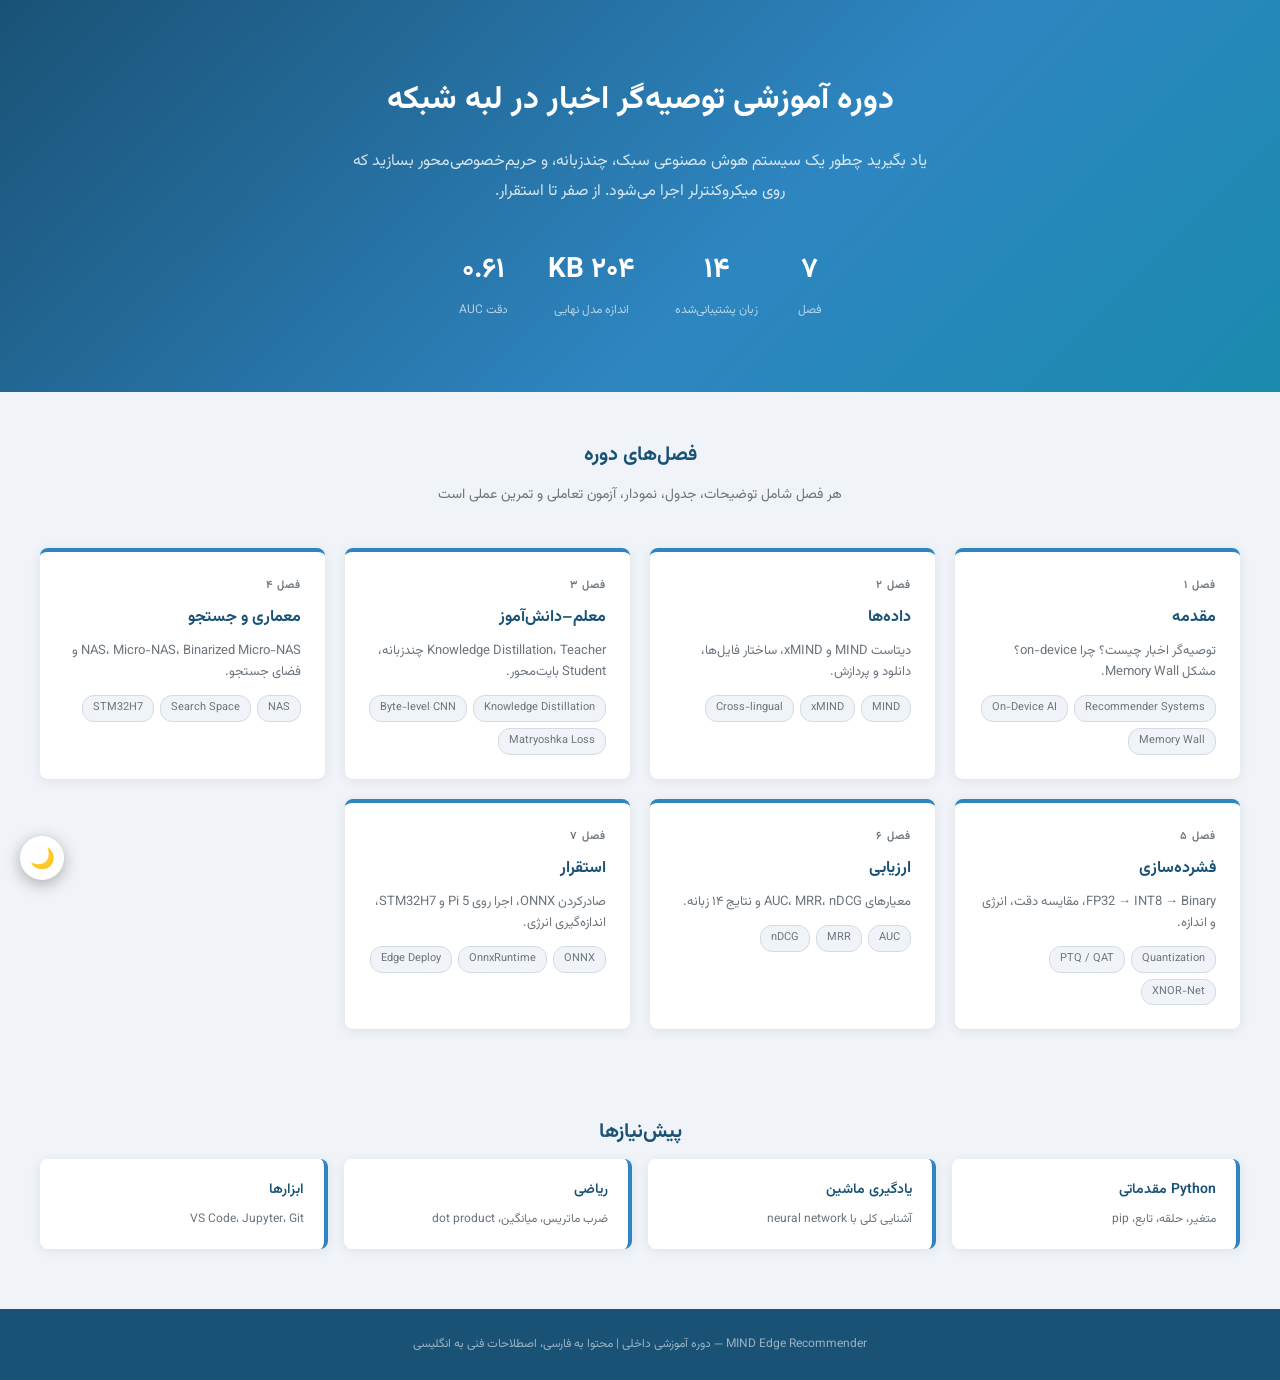
==== course/index.html @ 7c45fa33 "Major revision to 6 pages; add multi-seed/Matryoshka/cold-start; publish course Paper (peer-review r" ====
<!DOCTYPE html>
<html lang="fa" dir="rtl">
<head>
<meta charset="UTF-8">
<meta name="viewport" content="width=device-width, initial-scale=1">
<title>دوره آموزشی MIND Edge Recommender</title>
<link rel="stylesheet" href="assets/style.css">
<style>
  body { margin: 0; }
  .main { margin-right: 0; }
  .hero { min-height: 340px; display: flex; flex-direction: column; justify-content: center; }
  .stats { display: flex; justify-content: center; gap: 40px; margin-top: 36px; flex-wrap: wrap; }
  .stat { text-align: center; }
  .stat-num { font-size: 28px; font-weight: 700; color: #fff; }
  .stat-lbl { font-size: 12px; color: rgba(255,255,255,.65); margin-top: 2px; }
  .section-title { font-size: 20px; font-weight: 700; color: var(--primary); text-align: center; margin: 44px 0 8px; }
  .section-sub   { text-align: center; color: var(--text-muted); font-size: 14px; margin-bottom: 0; }
  .prereq-grid { display: grid; grid-template-columns: repeat(auto-fit,minmax(200px,1fr)); gap: 16px; padding: 0 40px 40px; }
  .prereq-card { background: var(--card); border-radius: var(--radius); padding: 18px 20px; box-shadow: var(--shadow); border-right: 4px solid var(--primary-light); }
  .prereq-card h4 { font-size: 14px; color: var(--primary); margin: 0 0 4px; }
  .prereq-card p  { font-size: 12px; color: var(--text-muted); margin: 0; }
  footer { background: var(--primary); color: rgba(255,255,255,.55); text-align: center; padding: 24px; font-size: 12px; margin-top: 20px; }
</style>
</head>
<body>

<!-- Hero -->
<div class="hero">
  <h1>دوره آموزشی توصیه‌گر اخبار در لبه شبکه</h1>
  <p>یاد بگیرید چطور یک سیستم هوش مصنوعی سبک، چندزبانه، و حریم‌خصوصی‌محور بسازید که روی میکروکنترلر اجرا می‌شود. از صفر تا استقرار.</p>
  <div class="stats">
    <div class="stat"><div class="stat-num">۷</div><div class="stat-lbl">فصل</div></div>
    <div class="stat"><div class="stat-num">۱۴</div><div class="stat-lbl">زبان پشتیبانی‌شده</div></div>
    <div class="stat"><div class="stat-num">۲۰۴ KB</div><div class="stat-lbl">اندازه مدل نهایی</div></div>
    <div class="stat"><div class="stat-num">۰.۶۱</div><div class="stat-lbl">دقت AUC</div></div>
  </div>
</div>

<!-- Chapter cards -->
<p class="section-title">فصل‌های دوره</p>
<p class="section-sub">هر فصل شامل توضیحات، جدول، نمودار، آزمون تعاملی و تمرین عملی است</p>

<div class="chapter-cards">

  <a class="chapter-card" href="01-intro/index.html">
    <div class="ch-num">فصل ۱</div>
    <h3>مقدمه</h3>
    <p>توصیه‌گر اخبار چیست؟ چرا on-device؟ مشکل Memory Wall.</p>
    <div class="topics">
      <span class="topic-tag">Recommender Systems</span>
      <span class="topic-tag">On-Device AI</span>
      <span class="topic-tag">Memory Wall</span>
    </div>
  </a>

  <a class="chapter-card" href="02-datasets/index.html">
    <div class="ch-num">فصل ۲</div>
    <h3>داده‌ها</h3>
    <p>دیتاست MIND و xMIND، ساختار فایل‌ها، دانلود و پردازش.</p>
    <div class="topics">
      <span class="topic-tag">MIND</span>
      <span class="topic-tag">xMIND</span>
      <span class="topic-tag">Cross-lingual</span>
    </div>
  </a>

  <a class="chapter-card" href="03-teacher-student/index.html">
    <div class="ch-num">فصل ۳</div>
    <h3>معلم–دانش‌آموز</h3>
    <p>Knowledge Distillation، Teacher چندزبانه، Student بایت‌محور.</p>
    <div class="topics">
      <span class="topic-tag">Knowledge Distillation</span>
      <span class="topic-tag">Byte-level CNN</span>
      <span class="topic-tag">Matryoshka Loss</span>
    </div>
  </a>

  <a class="chapter-card" href="04-architecture/index.html">
    <div class="ch-num">فصل ۴</div>
    <h3>معماری و جستجو</h3>
    <p>NAS، Micro-NAS، Binarized Micro-NAS و فضای جستجو.</p>
    <div class="topics">
      <span class="topic-tag">NAS</span>
      <span class="topic-tag">Search Space</span>
      <span class="topic-tag">STM32H7</span>
    </div>
  </a>

  <a class="chapter-card" href="05-quantization/index.html">
    <div class="ch-num">فصل ۵</div>
    <h3>فشرده‌سازی</h3>
    <p>FP32 → INT8 → Binary، مقایسه دقت، انرژی و اندازه.</p>
    <div class="topics">
      <span class="topic-tag">Quantization</span>
      <span class="topic-tag">PTQ / QAT</span>
      <span class="topic-tag">XNOR-Net</span>
    </div>
  </a>

  <a class="chapter-card" href="06-evaluation/index.html">
    <div class="ch-num">فصل ۶</div>
    <h3>ارزیابی</h3>
    <p>معیارهای AUC، MRR، nDCG و نتایج ۱۴ زبانه.</p>
    <div class="topics">
      <span class="topic-tag">AUC</span>
      <span class="topic-tag">MRR</span>
      <span class="topic-tag">nDCG</span>
    </div>
  </a>

  <a class="chapter-card" href="07-deployment/index.html">
    <div class="ch-num">فصل ۷</div>
    <h3>استقرار</h3>
    <p>صادرکردن ONNX، اجرا روی Pi 5 و STM32H7، اندازه‌گیری انرژی.</p>
    <div class="topics">
      <span class="topic-tag">ONNX</span>
      <span class="topic-tag">OnnxRuntime</span>
      <span class="topic-tag">Edge Deploy</span>
    </div>
  </a>

</div>

<!-- Prerequisites -->
<p class="section-title">پیش‌نیازها</p>
<div class="prereq-grid">
  <div class="prereq-card"><h4>Python مقدماتی</h4><p>متغیر، حلقه، تابع، pip</p></div>
  <div class="prereq-card"><h4>یادگیری ماشین</h4><p>آشنایی کلی با neural network</p></div>
  <div class="prereq-card"><h4>ریاضی</h4><p>ضرب ماتریس، میانگین، dot product</p></div>
  <div class="prereq-card"><h4>ابزارها</h4><p>VS Code، Jupyter، Git</p></div>
</div>

<footer>MIND Edge Recommender — دوره آموزشی داخلی | محتوا به فارسی، اصطلاحات فنی به انگلیسی</footer>

<script src="assets/quiz.js"></script>
</body>
</html>
---- course/assets/style.css ----
/* ===== MIND Edge Recommender — Course Styles (RTL / Persian) ===== */

@import url('https://fonts.googleapis.com/css2?family=Vazirmatn:wght@300;400;500;600;700&display=swap');
@import url('https://fonts.googleapis.com/css2?family=JetBrains+Mono:wght@400;500&display=swap');

/* ---------- Variables ---------- */
:root {
  --primary:       #1a5276;
  --primary-light: #2e86c1;
  --accent:        #e67e22;
  --accent-light:  #f39c12;
  --bg:            #f0f4f8;
  --card:          #ffffff;
  --text:          #1c2833;
  --text-muted:    #6c757d;
  --border:        #d5dbe3;
  --code-bg:       #1e1e2e;
  --code-text:     #cdd6f4;
  --correct:       #27ae60;
  --correct-bg:    #d5f5e3;
  --incorrect:     #c0392b;
  --incorrect-bg:  #fadbd8;
  --warn:          #f39c12;
  --warn-bg:       #fef9e7;
  --info-bg:       #eaf4fb;
  --sidebar-w:     270px;
  --radius:        8px;
  --shadow:        0 2px 12px rgba(0,0,0,.08);
  --transition:    .2s ease;
}

/* ---------- Reset ---------- */
*, *::before, *::after { box-sizing: border-box; margin: 0; padding: 0; }
html { scroll-behavior: smooth; }

body {
  font-family: 'Vazirmatn', Tahoma, Arial, sans-serif;
  background: var(--bg);
  color: var(--text);
  direction: rtl;
  text-align: right;
  line-height: 1.9;
  font-size: 15px;
}

/* ---------- Layout ---------- */
.layout {
  display: flex;
  min-height: 100vh;
}

/* ---------- Sidebar ---------- */
.sidebar {
  width: var(--sidebar-w);
  background: var(--primary);
  color: #fff;
  position: fixed;
  top: 0; right: 0;
  height: 100vh;
  overflow-y: auto;
  z-index: 100;
  display: flex;
  flex-direction: column;
  box-shadow: -3px 0 20px rgba(0,0,0,.15);
}

.sidebar-brand {
  padding: 24px 20px 18px;
  border-bottom: 1px solid rgba(255,255,255,.15);
}
.sidebar-brand h1 {
  font-size: 14px;
  font-weight: 700;
  color: #fff;
  margin-bottom: 4px;
  letter-spacing: .5px;
}
.sidebar-brand p { font-size: 11px; color: rgba(255,255,255,.6); }

.sidebar-nav { padding: 12px 0; flex: 1; }

.nav-section {
  font-size: 10px;
  font-weight: 700;
  text-transform: uppercase;
  letter-spacing: 1px;
  color: rgba(255,255,255,.45);
  padding: 12px 20px 4px;
}

.nav-link {
  display: flex;
  align-items: center;
  gap: 10px;
  padding: 10px 20px;
  color: rgba(255,255,255,.8);
  text-decoration: none;
  font-size: 13px;
  transition: var(--transition);
  border-right: 3px solid transparent;
}
.nav-link:hover {
  background: rgba(255,255,255,.1);
  color: #fff;
}
.nav-link.active {
  background: rgba(255,255,255,.15);
  color: #fff;
  border-right-color: var(--accent-light);
  font-weight: 600;
}
.nav-link .icon { font-size: 16px; flex-shrink: 0; }
.nav-link .badge {
  margin-right: auto; margin-left: 0;
  background: rgba(255,255,255,.2);
  color: rgba(255,255,255,.9);
  font-size: 10px;
  padding: 2px 7px;
  border-radius: 20px;
}
.nav-link.done .badge { background: var(--correct); }

/* ---------- Main content ---------- */
.main {
  margin-right: var(--sidebar-w);
  flex: 1;
  min-height: 100vh;
}

/* ---------- Chapter header ---------- */
.chapter-header {
  background: linear-gradient(135deg, var(--primary) 0%, var(--primary-light) 100%);
  color: #fff;
  padding: 48px 56px 40px;
  position: relative;
  overflow: hidden;
}
.chapter-header::after {
  content: '';
  position: absolute;
  left: -60px; bottom: -60px;
  width: 240px; height: 240px;
  background: rgba(255,255,255,.06);
  border-radius: 50%;
}
.chapter-num {
  font-size: 12px;
  font-weight: 600;
  letter-spacing: 1.5px;
  color: rgba(255,255,255,.65);
  text-transform: uppercase;
  margin-bottom: 10px;
}
.chapter-header h1 {
  font-size: 26px;
  font-weight: 700;
  color: #fff;
  margin-bottom: 12px;
  position: relative;
}
.chapter-header .subtitle {
  font-size: 14px;
  color: rgba(255,255,255,.75);
  max-width: 540px;
}

/* ---------- Progress bar ---------- */
.progress-wrap {
  background: rgba(255,255,255,.2);
  height: 4px;
  border-radius: 2px;
  margin-top: 20px;
  max-width: 320px;
}
.progress-fill {
  height: 100%;
  background: var(--accent-light);
  border-radius: 2px;
  transition: width .6s ease;
}

/* ---------- Content area ---------- */
.content {
  max-width: 820px;
  margin: 0 auto;
  padding: 40px 40px 80px;
}

/* ---------- Section headers ---------- */
h2 {
  font-size: 20px;
  font-weight: 700;
  color: var(--primary);
  margin: 40px 0 16px;
  padding-bottom: 8px;
  border-bottom: 2px solid var(--border);
}
h3 {
  font-size: 16px;
  font-weight: 600;
  color: var(--primary-light);
  margin: 28px 0 12px;
}
h4 {
  font-size: 14px;
  font-weight: 600;
  color: var(--text);
  margin: 18px 0 8px;
}

p { margin-bottom: 16px; }

/* ---------- Callout boxes ---------- */
.callout {
  border-radius: var(--radius);
  padding: 16px 20px;
  margin: 20px 0;
  border-right: 4px solid;
  font-size: 14px;
}
.callout-info    { background: var(--info-bg);  border-color: var(--primary-light); }
.callout-warn    { background: var(--warn-bg);  border-color: var(--warn); }
.callout-success { background: var(--correct-bg); border-color: var(--correct); }
.callout-title   { font-weight: 700; margin-bottom: 6px; }

/* ---------- Tables ---------- */
.table-wrap { overflow-x: auto; margin: 20px 0; border-radius: var(--radius); box-shadow: var(--shadow); }

table {
  width: 100%;
  border-collapse: collapse;
  background: var(--card);
  font-size: 13.5px;
}
thead th {
  background: var(--primary);
  color: #fff;
  padding: 12px 16px;
  font-weight: 600;
  white-space: nowrap;
}
tbody td {
  padding: 10px 16px;
  border-bottom: 1px solid var(--border);
  vertical-align: middle;
}
tbody tr:last-child td { border-bottom: none; }
tbody tr:hover { background: #f0f8ff; }
.td-center { text-align: center; }
.badge-good  { background: var(--correct-bg); color: var(--correct); padding: 2px 8px; border-radius: 12px; font-size: 12px; font-weight: 600; }
.badge-warn  { background: var(--warn-bg);    color: #b7770d;       padding: 2px 8px; border-radius: 12px; font-size: 12px; font-weight: 600; }
.badge-info  { background: var(--info-bg);    color: var(--primary); padding: 2px 8px; border-radius: 12px; font-size: 12px; font-weight: 600; }

/* ---------- Code blocks ---------- */
.code-wrap {
  position: relative;
  margin: 20px 0;
  border-radius: var(--radius);
  overflow: hidden;
  box-shadow: var(--shadow);
}
.code-header {
  background: #12121f;
  padding: 8px 16px;
  display: flex;
  align-items: center;
  justify-content: space-between;
}
.code-lang {
  font-family: 'JetBrains Mono', monospace;
  font-size: 11px;
  color: rgba(255,255,255,.45);
  letter-spacing: 1px;
}
.copy-btn {
  background: rgba(255,255,255,.1);
  color: rgba(255,255,255,.7);
  border: none;
  padding: 4px 12px;
  border-radius: 4px;
  font-size: 11px;
  cursor: pointer;
  font-family: inherit;
  transition: var(--transition);
}
.copy-btn:hover { background: rgba(255,255,255,.2); color: #fff; }
.copy-btn.copied { background: var(--correct); color: #fff; }

pre {
  background: var(--code-bg);
  color: var(--code-text);
  padding: 20px 20px;
  overflow-x: auto;
  direction: ltr;
  text-align: left;
  unicode-bidi: plaintext;   /* per-line direction: code stays LTR, Farsi comments read RTL */
  font-family: 'JetBrains Mono', 'Fira Code', monospace;
  font-size: 13px;
  line-height: 1.6;
  margin: 0;
}
/* Keep English/identifiers inside Farsi prose from reordering */
p code, li code, td code, .badge-good, .badge-warn, .badge-info { unicode-bidi: isolate; }
code { font-family: 'JetBrains Mono', monospace; font-size: .9em; }
p code, li code {
  background: #eef;
  color: var(--primary);
  padding: 1px 6px;
  border-radius: 4px;
  direction: ltr;
  display: inline-block;
}

/* Syntax highlight classes (minimal) */
.kw  { color: #cba6f7; }
.str { color: #a6e3a1; }
.num { color: #fab387; }
.cmt { color: #6c7086; font-style: italic; }
.fn  { color: #89dceb; }
.cls { color: #f9e2af; }

/* ---------- Diagram / ASCII art ---------- */
.diagram {
  background: #fafbfc;
  border: 1px solid var(--border);
  border-radius: var(--radius);
  padding: 20px;
  font-family: 'JetBrains Mono', monospace;
  font-size: 13px;
  direction: ltr;
  text-align: left;
  unicode-bidi: plaintext;
  overflow-x: auto;
  margin: 20px 0;
  color: var(--text);
  white-space: pre;
}

/* ---------- Bar chart ---------- */
.bar-chart { margin: 20px 0; }
.bar-row {
  display: flex;
  align-items: center;
  margin-bottom: 10px;
  gap: 12px;
}
.bar-label {
  width: 140px;
  font-size: 12px;
  text-align: right;
  color: var(--text-muted);
  flex-shrink: 0;
}
.bar-track {
  flex: 1;
  background: var(--border);
  border-radius: 4px;
  height: 22px;
  overflow: hidden;
}
.bar-fill {
  height: 100%;
  border-radius: 4px;
  display: flex;
  align-items: center;
  padding-left: 8px;
  font-size: 11px;
  font-weight: 600;
  color: #fff;
  transition: width 1s ease;
}
.bar-fill.blue   { background: linear-gradient(90deg,#2e86c1,#5dade2); }
.bar-fill.green  { background: linear-gradient(90deg,#27ae60,#52be80); }
.bar-fill.orange { background: linear-gradient(90deg,#e67e22,#f0a84a); }
.bar-fill.red    { background: linear-gradient(90deg,#c0392b,#e74c3c); }
.bar-fill.purple { background: linear-gradient(90deg,#7d3c98,#a569bd); }

/* ---------- Highlighted table row (themed; no hardcoded light bg) ---------- */
.row-hl { background: #eafaf1; }
html.dark .row-hl { background: #10261a; }

/* ---------- Flowchart (readable replacement for ASCII art) ---------- */
.flow { display: flex; flex-direction: column; align-items: center; gap: 8px; margin: 24px 0; }
.flow-row { display: flex; flex-wrap: wrap; align-items: center; justify-content: center; gap: 8px; }
.flow-node {
  background: var(--card); color: var(--text);
  border: 1px solid var(--border); border-radius: 8px;
  padding: 8px 14px; font-size: 13px; box-shadow: var(--shadow);
}
.flow-node.accent { border-color: var(--primary-light); border-width: 2px; }
.flow-stage { font-size: 11px; color: var(--text-muted); letter-spacing: .5px; }
.flow-arr { color: var(--accent); font-weight: 700; }
.flow-down { color: var(--text-muted); font-size: 14px; line-height: 1; }

/* ---------- Feature cards ---------- */
.card-grid {
  display: grid;
  grid-template-columns: repeat(auto-fit, minmax(220px, 1fr));
  gap: 16px;
  margin: 20px 0;
}
.card {
  background: var(--card);
  border-radius: var(--radius);
  padding: 20px;
  box-shadow: var(--shadow);
  border-top: 3px solid var(--primary-light);
}
.card-icon { font-size: 28px; margin-bottom: 10px; }
.card h4 { margin: 0 0 8px; color: var(--primary); }
.card p  { font-size: 13px; color: var(--text-muted); margin: 0; }

/* ---------- Step list ---------- */
.steps { counter-reset: step; margin: 20px 0; }
.step {
  display: flex;
  gap: 16px;
  margin-bottom: 18px;
}
.step-num {
  counter-increment: step;
  width: 32px; height: 32px;
  background: var(--primary);
  color: #fff;
  border-radius: 50%;
  display: flex;
  align-items: center;
  justify-content: center;
  font-weight: 700;
  font-size: 14px;
  flex-shrink: 0;
  margin-top: 2px;
}
.step-body h4 { margin: 0 0 4px; }
.step-body p  { margin: 0; font-size: 13.5px; color: var(--text-muted); }

/* ---------- Quiz section ---------- */
.quiz-section {
  background: var(--card);
  border-radius: var(--radius);
  padding: 30px;
  margin: 40px 0;
  box-shadow: var(--shadow);
}
.quiz-section h2 {
  border-bottom-color: var(--accent-light);
  color: var(--accent);
  margin-top: 0;
}
.quiz-score {
  background: var(--primary);
  color: #fff;
  border-radius: var(--radius);
  padding: 12px 20px;
  font-size: 14px;
  margin-bottom: 24px;
  display: flex;
  align-items: center;
  gap: 12px;
}
.quiz-score span { font-size: 22px; font-weight: 700; }

.question-block { margin-bottom: 28px; }
.question-text {
  font-size: 15px;
  font-weight: 600;
  color: var(--text);
  margin-bottom: 14px;
  padding-right: 4px;
}
.q-num {
  display: inline-block;
  background: var(--primary);
  color: #fff;
  border-radius: 4px;
  padding: 2px 8px;
  font-size: 11px;
  margin-left: 8px;
  font-weight: 700;
}

.options { display: flex; flex-direction: column; gap: 8px; }
.option {
  padding: 12px 16px;
  border: 2px solid var(--border);
  border-radius: var(--radius);
  cursor: pointer;
  font-size: 14px;
  transition: var(--transition);
  display: flex;
  align-items: center;
  gap: 10px;
  user-select: none;
}
.option:hover:not(.disabled) { border-color: var(--primary-light); background: #f0f8ff; }
.option .opt-letter {
  width: 26px; height: 26px;
  background: var(--bg);
  border-radius: 50%;
  display: flex; align-items: center; justify-content: center;
  font-weight: 700;
  font-size: 12px;
  flex-shrink: 0;
}
.option.correct       { background: var(--correct-bg); border-color: var(--correct); }
.option.correct .opt-letter { background: var(--correct); color: #fff; }
.option.incorrect     { background: var(--incorrect-bg); border-color: var(--incorrect); }
.option.incorrect .opt-letter { background: var(--incorrect); color: #fff; }
.option.disabled      { cursor: default; }
.option.reveal        { background: #f0fff4; border-color: var(--correct); opacity: .7; }

.explanation {
  display: none;
  margin-top: 10px;
  padding: 12px 16px;
  background: var(--info-bg);
  border-radius: var(--radius);
  font-size: 13px;
  color: var(--primary);
  border-right: 4px solid var(--primary-light);
}
.explanation.show { display: block; }

.open-answer {
  margin-top: 10px;
  padding: 12px 16px;
  background: var(--bg);
  border-radius: var(--radius);
  border: 2px dashed var(--border);
}
.open-answer textarea {
  width: 100%;
  border: none;
  background: transparent;
  resize: vertical;
  font-family: inherit;
  font-size: 14px;
  direction: rtl;
  min-height: 60px;
  color: var(--text);
}
.reveal-btn {
  margin-top: 8px;
  background: none;
  border: 1px solid var(--primary-light);
  color: var(--primary);
  padding: 6px 14px;
  border-radius: 4px;
  cursor: pointer;
  font-size: 12px;
  font-family: inherit;
  transition: var(--transition);
}
.reveal-btn:hover { background: var(--primary); color: #fff; }

.quiz-result {
  display: none;
  text-align: center;
  padding: 24px;
  background: var(--bg);
  border-radius: var(--radius);
  margin-top: 20px;
}
.quiz-result.show { display: block; }
.result-score { font-size: 40px; font-weight: 700; color: var(--primary); }
.result-msg   { font-size: 15px; color: var(--text-muted); margin-top: 8px; }

/* ---------- Practice section ---------- */
.practice-section {
  background: #fffdf5;
  border: 1px solid #f0d9a0;
  border-radius: var(--radius);
  padding: 24px 30px;
  margin: 30px 0;
}
.practice-section h2 {
  color: #b7770d;
  border-bottom-color: #f0d9a0;
  margin-top: 0;
}

/* ---------- Chapter nav ---------- */
.chapter-nav {
  display: flex;
  justify-content: space-between;
  align-items: center;
  margin-top: 60px;
  padding-top: 24px;
  border-top: 1px solid var(--border);
}
.nav-btn {
  display: inline-flex;
  align-items: center;
  gap: 8px;
  padding: 12px 22px;
  background: var(--primary);
  color: #fff;
  text-decoration: none;
  border-radius: var(--radius);
  font-size: 14px;
  font-weight: 600;
  transition: var(--transition);
}
.nav-btn:hover { background: var(--primary-light); }
.nav-btn.secondary { background: var(--card); color: var(--primary); border: 2px solid var(--border); }
.nav-btn.secondary:hover { border-color: var(--primary); }

/* ---------- Index page ---------- */
.hero {
  background: linear-gradient(135deg, var(--primary) 0%, var(--primary-light) 60%, #1a8aad 100%);
  color: #fff;
  padding: 70px 60px;
  text-align: center;
}
.hero h1 { font-size: 32px; font-weight: 700; margin-bottom: 16px; }
.hero p   { font-size: 16px; color: rgba(255,255,255,.8); max-width: 580px; margin: 0 auto; }

.chapter-cards {
  display: grid;
  grid-template-columns: repeat(auto-fill, minmax(280px, 1fr));
  gap: 20px;
  padding: 40px;
}
.chapter-card {
  background: var(--card);
  border-radius: var(--radius);
  padding: 24px;
  box-shadow: var(--shadow);
  text-decoration: none;
  color: var(--text);
  display: block;
  border-top: 4px solid var(--primary-light);
  transition: var(--transition);
}
.chapter-card:hover { transform: translateY(-3px); box-shadow: 0 6px 24px rgba(0,0,0,.13); border-top-color: var(--accent); }
.chapter-card .ch-num { font-size: 11px; color: var(--text-muted); font-weight: 600; letter-spacing: 1px; text-transform: uppercase; margin-bottom: 6px; }
.chapter-card h3 { font-size: 16px; font-weight: 700; color: var(--primary); margin: 0 0 8px; }
.chapter-card p  { font-size: 13px; color: var(--text-muted); margin: 0; line-height: 1.6; }
.chapter-card .topics { margin-top: 12px; display: flex; flex-wrap: wrap; gap: 6px; }
.topic-tag { background: var(--bg); border: 1px solid var(--border); color: var(--text-muted); padding: 2px 10px; border-radius: 12px; font-size: 11px; direction: ltr; }

/* ══════════════════════════════════════════════
   DARK MODE — toggled via html.dark class
   (also respects prefers-color-scheme automatically)
   ══════════════════════════════════════════════ */

/* Auto dark mode (valid @media — the previous combined selector was malformed). */
@media (prefers-color-scheme: dark) {
  html:not(.light) {
    --primary:       #3a88c8;
    --primary-light: #4a9fd8;
    --accent:        #e67e22;
    --accent-light:  #f0a040;
    --bg:            #0f1117;
    --card:          #1a1d27;
    --text:          #dde3ec;
    --text-muted:    #9aa9bd;
    --border:        #2a3040;
    --code-bg:       #0d0f1a;
    --code-text:     #cdd6f4;
    --correct-bg:    #0a2018;
    --incorrect-bg:  #260c0c;
    --info-bg:       #0a1628;
    --warn-bg:       #1a1200;
  }
}

html.dark {
  --primary:       #3a88c8;
  --primary-light: #4a9fd8;
  --accent:        #e67e22;
  --accent-light:  #f0a040;
  --bg:            #0f1117;
  --card:          #1a1d27;
  --text:          #dde3ec;
  --text-muted:    #9aa9bd;
  --border:        #2a3040;
  --code-bg:       #0d0f1a;
  --code-text:     #cdd6f4;
  --correct-bg:    #0a2018;
  --incorrect-bg:  #260c0c;
  --info-bg:       #0a1628;
  --warn-bg:       #1a1200;
}

html.dark body { background: var(--bg); color: var(--text); }
html.dark .sidebar { background: #0b1220; }
html.dark .sidebar-brand { border-bottom-color: rgba(255,255,255,.1); }
html.dark .chapter-header { background: linear-gradient(135deg, #0d2240 0%, #1a4a78 100%); }
html.dark .card { background: var(--card); border-top-color: var(--primary-light); }
html.dark .quiz-section { background: var(--card); }
html.dark .practice-section { background: #141208; border-color: #2a2200; }
html.dark .table-wrap { box-shadow: 0 2px 12px rgba(0,0,0,.35); }
html.dark table { background: var(--card); }
html.dark thead th { background: #0d2240; }
html.dark tbody tr:hover { background: #1e2840; }
html.dark .diagram { background: #0d0f1a; border-color: var(--border); color: #b0bec5; }
html.dark p code, html.dark li code { background: #1a1d27; color: #89dceb; }
html.dark .option { border-color: var(--border); }
html.dark .option:hover:not(.disabled) { border-color: var(--primary-light); background: #1a2a3a; }
html.dark .open-answer { background: #1a1d27; border-color: var(--border); }
html.dark .open-answer textarea { color: var(--text); }
html.dark .chapter-card { background: var(--card); color: var(--text); }
html.dark .chapter-card h3 { color: var(--primary-light); }
html.dark .prereq-card { background: var(--card); }
html.dark .topic-tag { background: #1a1d27; border-color: var(--border); }
html.dark .nav-btn.secondary { background: var(--card); border-color: var(--border); }
html.dark .quiz-result { background: #0f1117; }
html.dark .callout-info { background: #0a1628; }
html.dark .callout-warn { background: #1a1200; }
html.dark .callout-success { background: #0a2018; }
html.dark .code-header { background: #06070f; }
html.dark .bar-track { background: #2a3040; }
html.dark footer { background: #0b1220; }

/* ---------- Dark-mode contrast fixes ---------- */
html.dark .badge-warn { color: #f0b85a; }
html.dark .badge-good { color: #6ee7a8; }
html.dark .badge-info { color: #6cb6f0; }
html.dark .explanation { color: #cfe0f3; }
html.dark .callout { color: var(--text); }
html.dark .option.correct, html.dark .option.incorrect { color: var(--text); }
html.dark .option.reveal { background: #10261a; border-color: var(--correct); color: var(--text); opacity: 1; }

/* ---------- Dark mode toggle button ---------- */
.dark-toggle {
  position: fixed;
  bottom: 20px;
  left: 20px;
  z-index: 200;
  width: 44px;
  height: 44px;
  border-radius: 50%;
  border: 2px solid rgba(255,255,255,.2);
  background: var(--card);
  color: var(--text);
  font-size: 20px;
  cursor: pointer;
  display: flex;
  align-items: center;
  justify-content: center;
  box-shadow: 0 4px 16px rgba(0,0,0,.3);
  transition: var(--transition);
  line-height: 1;
}
.dark-toggle:hover { transform: scale(1.1); border-color: var(--accent-light); }

/* ---------- Responsive ---------- */
@media (max-width: 768px) {
  .sidebar { display: none; }
  .main { margin-right: 0; }
  .content { padding: 24px 20px; }
  .chapter-header { padding: 32px 24px; }
  .chapter-header h1 { font-size: 20px; }
}
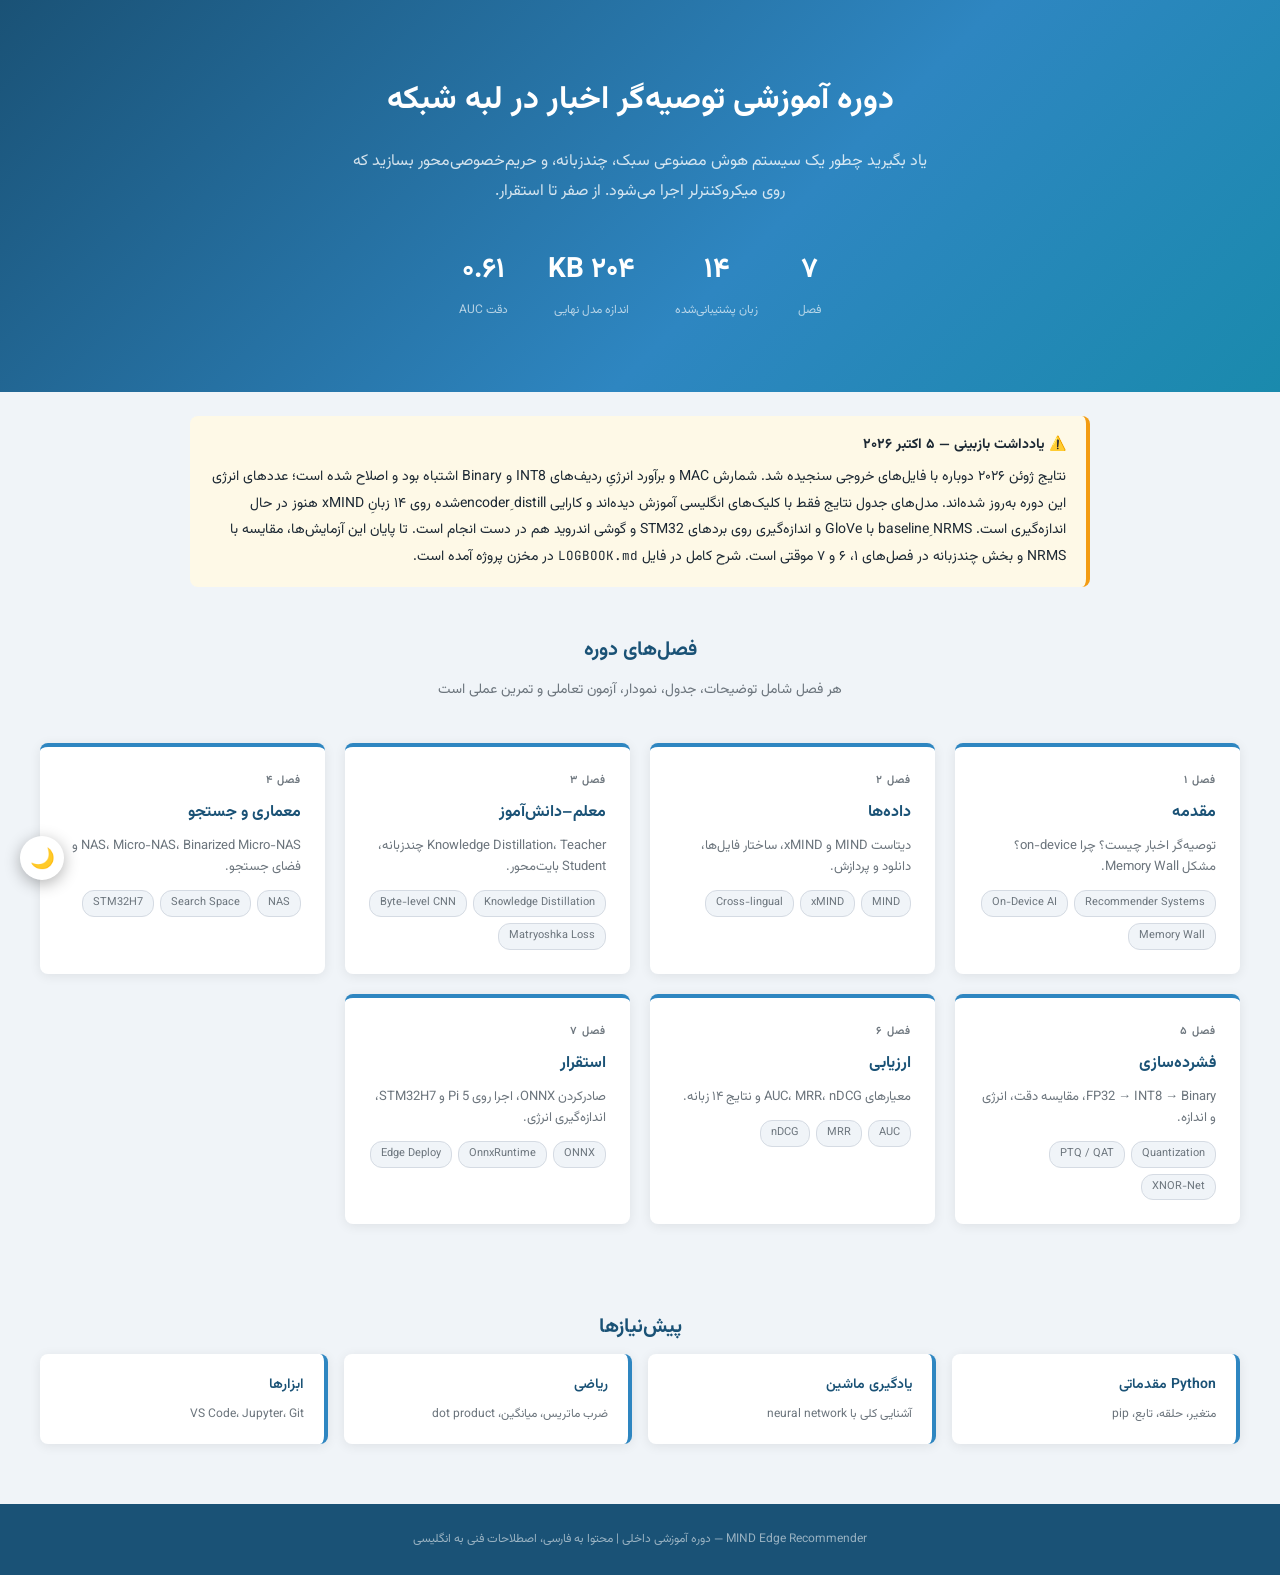
==== commit 9440b80a: "Paper, README, docs and course synchronised with the audited results; logbook - paper.tex: abstract," ====
--- a/course/index.html
+++ b/course/index.html
@@ -34,6 +34,11 @@
     <div class="stat"><div class="stat-num">۲۰۴ KB</div><div class="stat-lbl">اندازه مدل نهایی</div></div>
     <div class="stat"><div class="stat-num">۰.۶۱</div><div class="stat-lbl">دقت AUC</div></div>
   </div>
+</div>
+
+<div class="callout callout-warn" style="max-width:900px;margin:24px auto 0">
+  <div class="callout-title">⚠️ یادداشت بازبینی — ۵ اکتبر ۲۰۲۶</div>
+  نتایج ژوئن ۲۰۲۶ دوباره با فایل‌های خروجی سنجیده شد. شمارش MAC و برآورد انرژیِ ردیف‌های INT8 و Binary اشتباه بود و اصلاح شده است؛ عددهای انرژی این دوره به‌روز شده‌اند. مدل‌های جدول نتایج فقط با کلیک‌های انگلیسی آموزش دیده‌اند و کارایی encoderِ distill‌شده روی ۱۴ زبانِ xMIND هنوز در حال اندازه‌گیری است. baselineِ NRMS با GloVe و اندازه‌گیری روی بردهای STM32 و گوشی اندروید هم در دست انجام است. تا پایان این آزمایش‌ها، مقایسه با NRMS و بخش چندزبانه در فصل‌های ۱، ۶ و ۷ موقتی است. شرح کامل در فایل <code>LOGBOOK.md</code> در مخزن پروژه آمده است.
 </div>
 
 <!-- Chapter cards -->
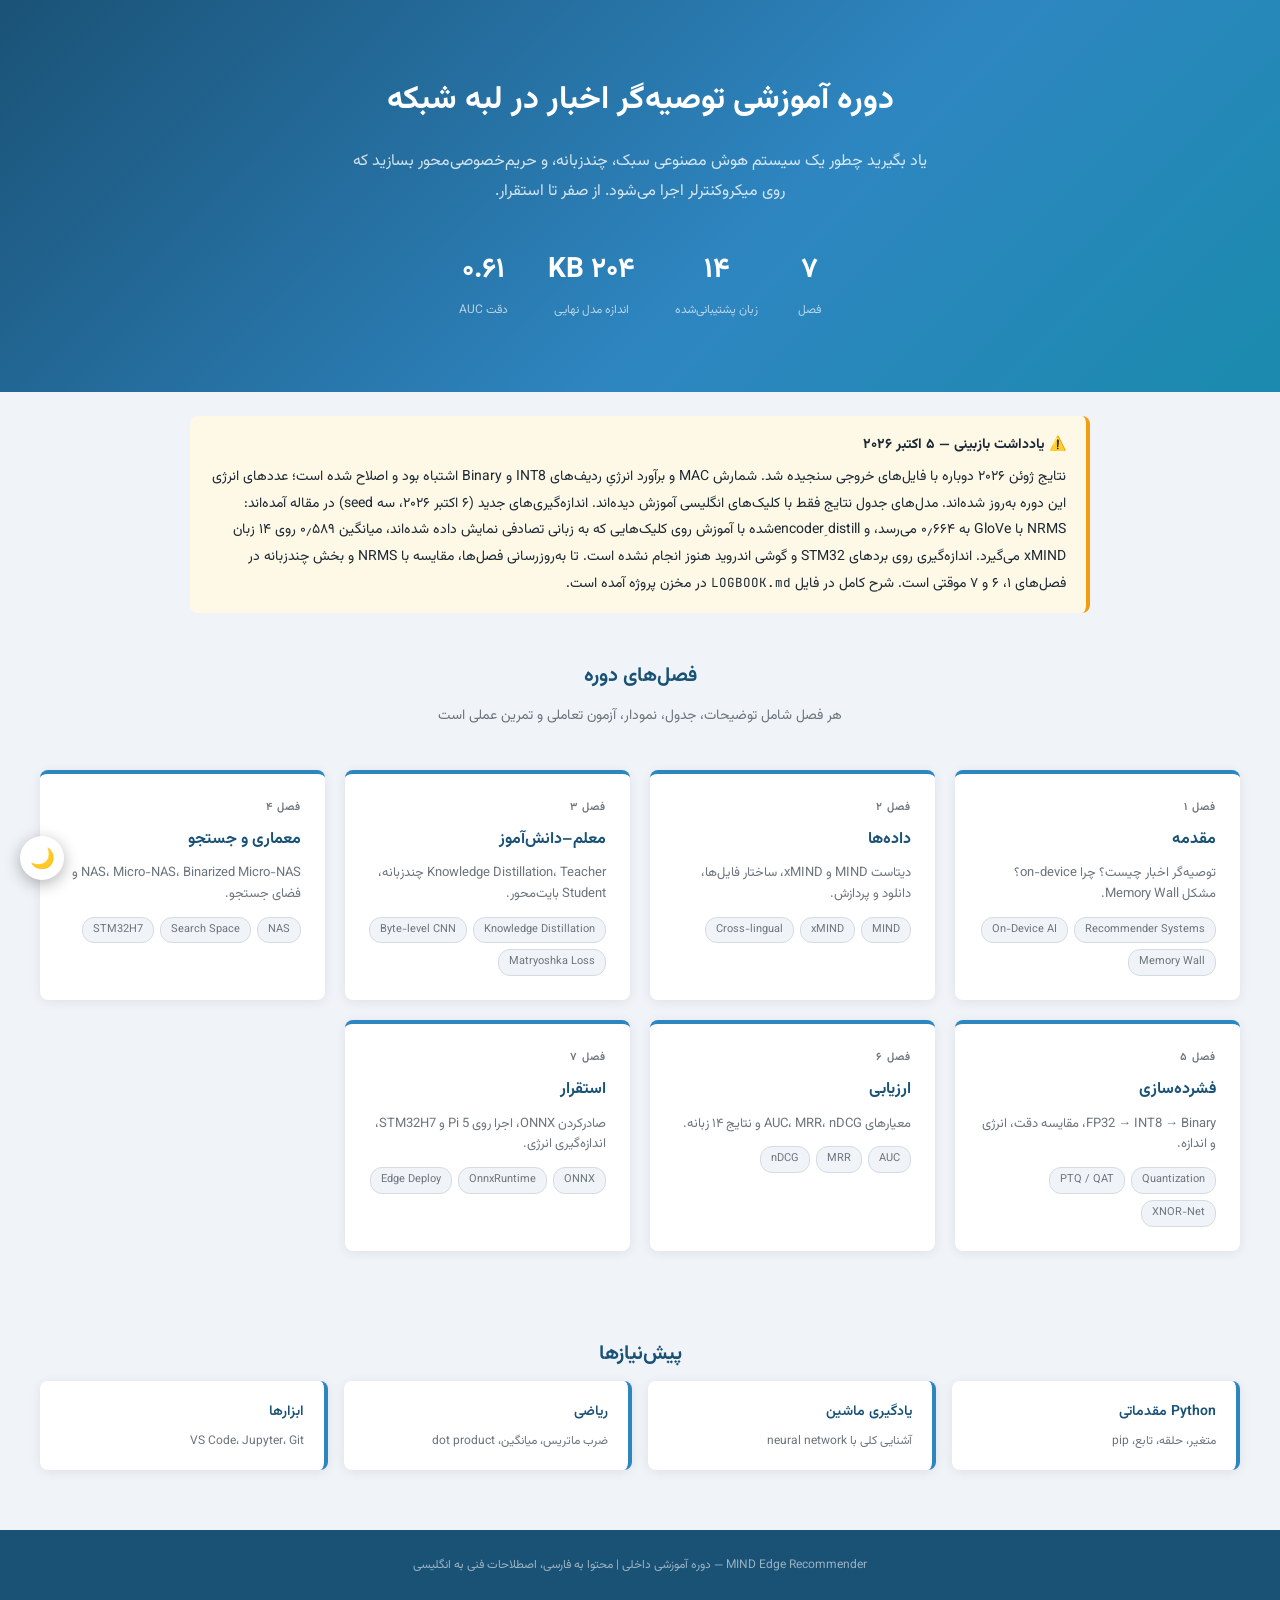
==== commit b87d6dc1: "P1 complete over three seeds: Table 2, text and checks; summarize_p1 and make_tables; logbook" ====
--- a/course/index.html
+++ b/course/index.html
@@ -38,7 +38,7 @@
 
 <div class="callout callout-warn" style="max-width:900px;margin:24px auto 0">
   <div class="callout-title">⚠️ یادداشت بازبینی — ۵ اکتبر ۲۰۲۶</div>
-  نتایج ژوئن ۲۰۲۶ دوباره با فایل‌های خروجی سنجیده شد. شمارش MAC و برآورد انرژیِ ردیف‌های INT8 و Binary اشتباه بود و اصلاح شده است؛ عددهای انرژی این دوره به‌روز شده‌اند. مدل‌های جدول نتایج فقط با کلیک‌های انگلیسی آموزش دیده‌اند و کارایی encoderِ distill‌شده روی ۱۴ زبانِ xMIND هنوز در حال اندازه‌گیری است. baselineِ NRMS با GloVe و اندازه‌گیری روی بردهای STM32 و گوشی اندروید هم در دست انجام است. تا پایان این آزمایش‌ها، مقایسه با NRMS و بخش چندزبانه در فصل‌های ۱، ۶ و ۷ موقتی است. شرح کامل در فایل <code>LOGBOOK.md</code> در مخزن پروژه آمده است.
+  نتایج ژوئن ۲۰۲۶ دوباره با فایل‌های خروجی سنجیده شد. شمارش MAC و برآورد انرژیِ ردیف‌های INT8 و Binary اشتباه بود و اصلاح شده است؛ عددهای انرژی این دوره به‌روز شده‌اند. مدل‌های جدول نتایج فقط با کلیک‌های انگلیسی آموزش دیده‌اند. اندازه‌گیری‌های جدید (۶ اکتبر ۲۰۲۶، سه seed) در مقاله آمده‌اند: NRMS با GloVe به ۰٫۶۶۴ می‌رسد، و encoderِ distill‌شده با آموزش روی کلیک‌هایی که به زبانی تصادفی نمایش داده شده‌اند، میانگین ۰٫۵۸۹ روی ۱۴ زبان xMIND می‌گیرد. اندازه‌گیری روی بردهای STM32 و گوشی اندروید هنوز انجام نشده است. تا به‌روزرسانی فصل‌ها، مقایسه با NRMS و بخش چندزبانه در فصل‌های ۱، ۶ و ۷ موقتی است. شرح کامل در فایل <code>LOGBOOK.md</code> در مخزن پروژه آمده است.
 </div>
 
 <!-- Chapter cards -->
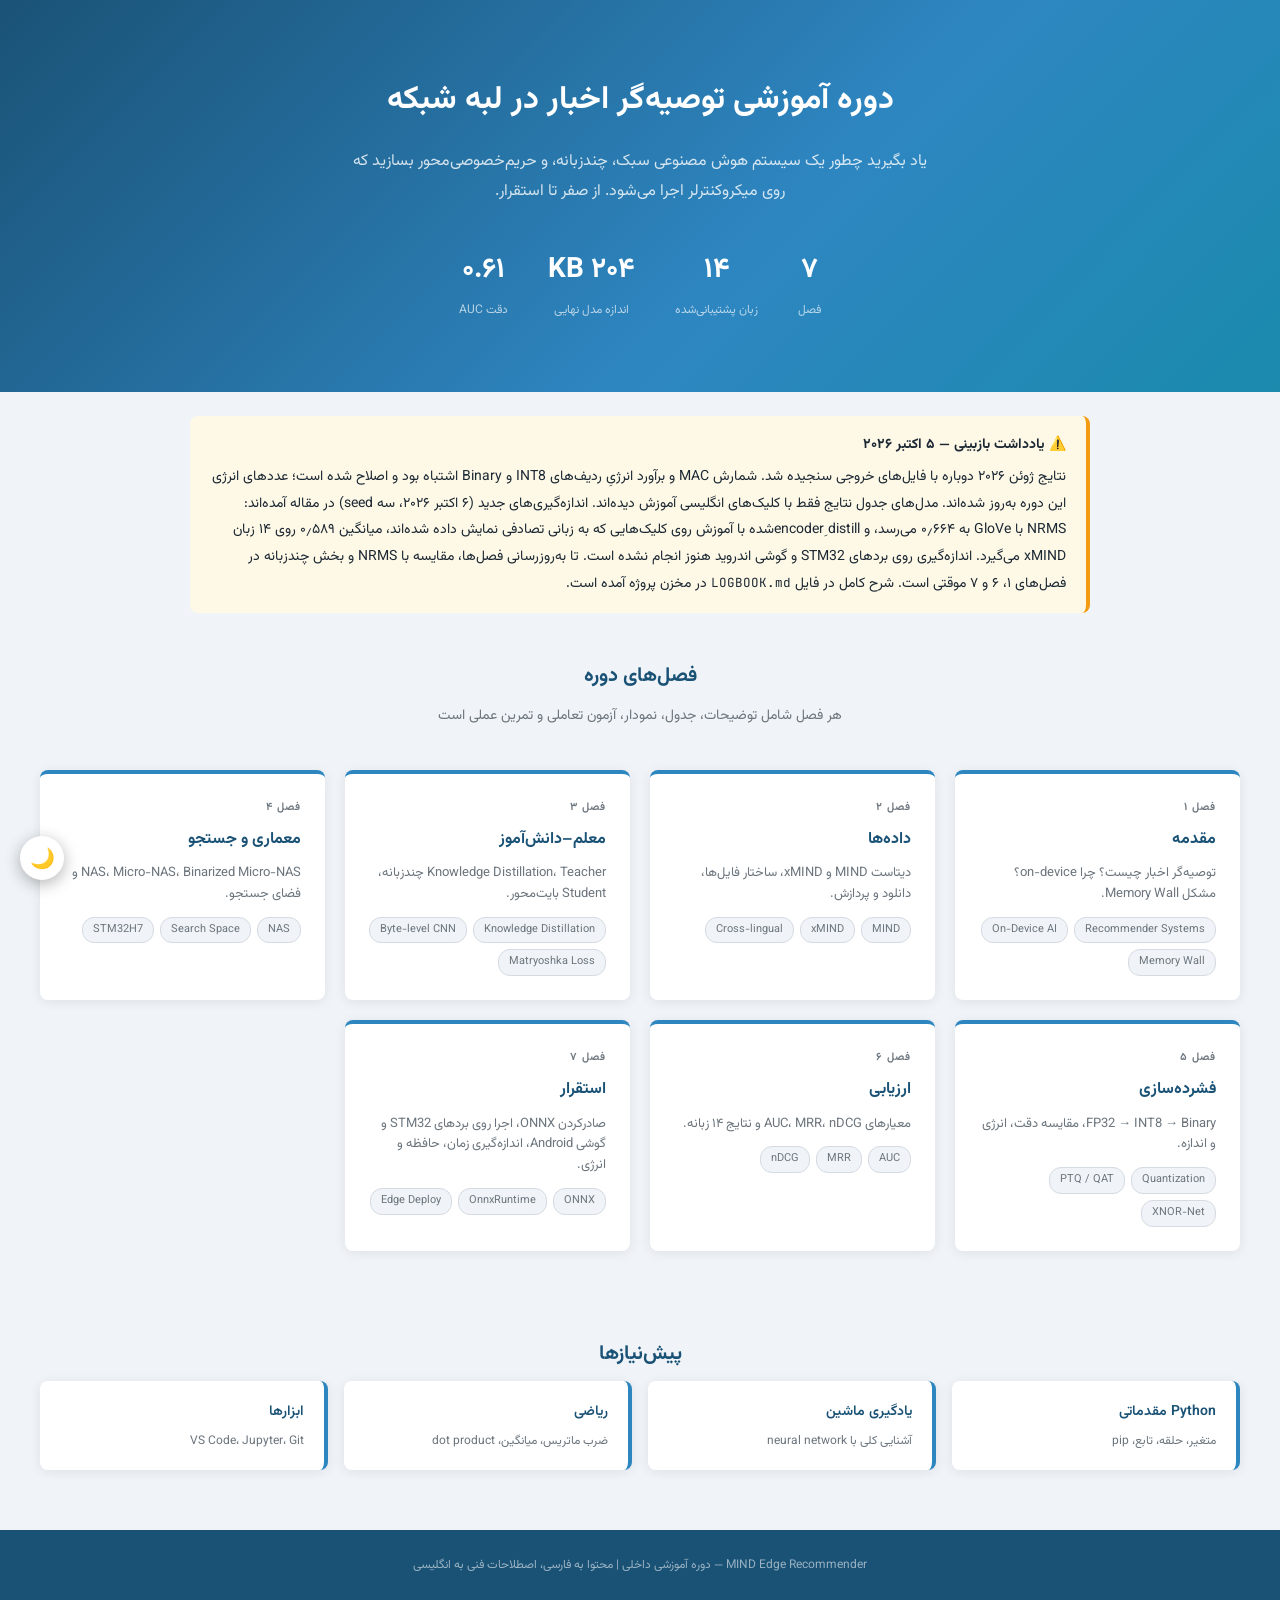
==== commit 5ca93fba: "Course, deployment lesson: Pi 5 replaced by the Android phone, STM32 latency and memory measured on " ====
--- a/course/index.html
+++ b/course/index.html
@@ -116,7 +116,7 @@
   <a class="chapter-card" href="07-deployment/index.html">
     <div class="ch-num">فصل ۷</div>
     <h3>استقرار</h3>
-    <p>صادرکردن ONNX، اجرا روی Pi 5 و STM32H7، اندازه‌گیری انرژی.</p>
+    <p>صادرکردن ONNX، اجرا روی بردهای STM32 و گوشی Android، اندازه‌گیری زمان، حافظه و انرژی.</p>
     <div class="topics">
       <span class="topic-tag">ONNX</span>
       <span class="topic-tag">OnnxRuntime</span>
